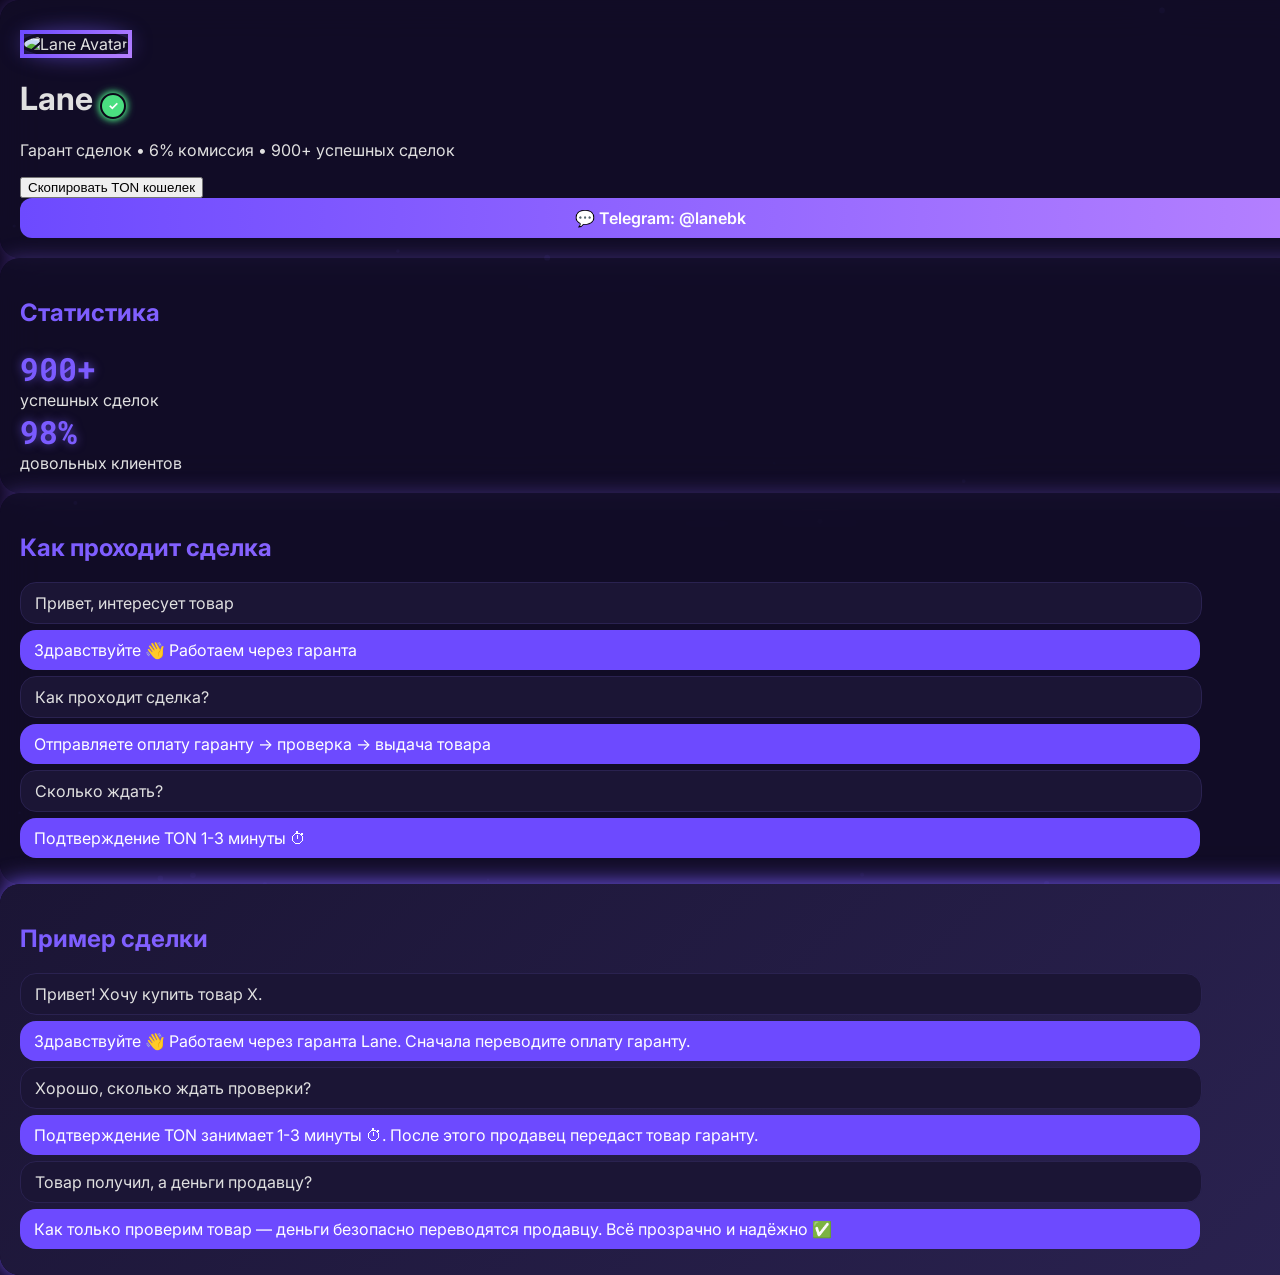
==== index.html @ 6ffb74d6 "Update index.html" ====
<!DOCTYPE html>
<html lang="ru">
<head>
<meta charset="UTF-8">
<meta name="viewport" content="width=device-width, initial-scale=1.0">
<title>Lane | Гарант сделок</title>
<script src="https://cdn.tailwindcss.com"></script>
<link href="https://fonts.googleapis.com/css2?family=Inter:wght@300;400;600;700&family=Roboto+Mono:wght@400;700&display=swap" rel="stylesheet">
<style>
body {
  font-family: 'Inter', sans-serif;
  margin:0;
  padding:0;
  background:#0b0518;
  color:#e0e0e0;
  overflow-x:hidden;
}
canvas { position: fixed; top:0; left:0; width:100%; height:100%; z-index:-1; }

/* Карточки */
.card {
  background: rgba(20,16,45,0.7);
  backdrop-filter: blur(20px);
  border-radius: 20px;
  padding: 20px;
  box-shadow: 0 0 25px rgba(120,90,255,0.2);
  width:100%;
  transition: transform 0.3s, box-shadow 0.3s;
}
.card:hover { transform: translateY(-3px); box-shadow:0 0 35px rgba(123,92,255,.5);}
.glow { box-shadow:0 0 20px rgba(140,100,255,.35); }

/* Аватарка с красивой рамкой */
.avatar-container { position: relative; display: inline-block; margin-top:10px;}
.avatar {
  width: 100px; height: 100px;
  border-radius: 50%;
  object-fit: cover;
  border: 4px solid;
  border-image: linear-gradient(135deg,#6d4aff,#b480ff) 1;
  box-shadow:0 0 20px rgba(123,92,255,0.5);
}

/* Галочка у ника */
.username-check {
  display:inline-flex;
  align-items:center;
  justify-content:center;
  width:22px; height:22px;
  background:#4ade80;
  color:white;
  border-radius:50%;
  font-size:12px;
  border:2px solid #0b0518;
  box-shadow:0 0 6px #4ade80,0 0 10px #4ade80;
  animation: pulse 1.5s infinite;
}
@keyframes pulse {
  0%,100%{transform: scale(1);}
  50%{transform: scale(1.2);}
}

/* Статистика */
.stat-number {
  font-family:'Roboto Mono', monospace;
  font-size:2rem;
  font-weight:700;
  background: linear-gradient(270deg,#7b5cff,#b480ff,#7b5cff);
  background-size:400% 400%;
  -webkit-background-clip: text;
  -webkit-text-fill-color: transparent;
  animation: gradientShift 5s ease infinite;
  text-shadow:0 0 10px rgba(123,92,255,.6);
}
@keyframes gradientShift {
  0% { background-position:0% 50%; }
  50% { background-position:100% 50%; }
  100% { background-position:0% 50%; }
}

/* Сообщения */
.msg { max-width:90%; padding:10px 14px; border-radius:16px; margin:6px 0; opacity:0; transform: translateY(15px); }
.msg-in { background:#1b1535; border:1px solid #2a2250; }
.msg-out { background:#6d4aff; color:white; align-self:flex-end; }

.fade-in { opacity:0; animation: fadeIn 1s forwards; }
@keyframes fadeIn { to { opacity:1; } }
@keyframes slideIn { to { opacity:1; transform:translateY(0); } }

.link-btn {
  display:block;
  background:#121533;
  padding:12px;
  border-radius:12px;
  margin-top:10px;
  text-decoration:none;
  color:white;
  text-align:center;
  transition: .3s transform, .3s box-shadow, .3s background;
}
.link-btn:hover { background:#7b5cff; box-shadow:0 0 12px #7b5cff; transform: scale(1.05); }

.telegram-btn {
  display:flex;
  align-items:center;
  justify-content:center;
  gap:6px;
  background:linear-gradient(90deg,#6d4aff,#b480ff);
  padding:10px;
  border-radius:12px;
  color:white;
  text-decoration:none;
  font-weight:600;
  transition:.3s transform, .3s box-shadow;
}
.telegram-btn:hover { transform: scale(1.05); box-shadow:0 0 15px #b480ff; }

.step { display:flex; gap:12px; margin-top:12px; flex-wrap:wrap; }
.circle { min-width:30px; height:30px; border-radius:50%; background:#7b5cff; display:flex; align-items:center; justify-content:center; box-shadow:0 0 10px rgba(123,92,255,.9); }
.line { height:20px; width:2px; background:linear-gradient(#7b5cff,transparent); margin-left:14px; }
</style>
</head>
<body>

<canvas id="bgCanvas"></canvas>

<div class="max-w-xl mx-auto p-4 space-y-4">

<!-- PROFILE -->
<div class="card glow text-center fade-in">
  <div class="avatar-container mx-auto">
    <img src="https://i.ibb.co/WWhLLLQx/IMG-20260330-181224-969.jpg" alt="Lane Avatar" class="avatar">
  </div>
  <h1 class="text-2xl font-bold mt-3 mb-1 flex justify-center items-center gap-2">
    Lane
    <span class="username-check">✓</span>
  </h1>
  <p class="text-purple-300 text-sm">Гарант сделок • 6% комиссия • 900+ успешных сделок</p>
  <button onclick="copyAddr()" class="mt-3 bg-purple-600 px-4 py-2 rounded-xl transition-transform transform hover:scale-105 w-full">Скопировать TON кошелек</button>
  <a href="https://t.me/lanebk" class="telegram-btn mt-2 w-full justify-center">💬 Telegram: @lanebk</a>
</div>

<!-- Статистика -->
<div class="card glow fade-in text-center">
  <h2 class="text-xl font-bold mb-4" style="background: linear-gradient(90deg,#7b5cff,#b480ff); -webkit-background-clip: text; -webkit-text-fill-color: transparent;">Статистика</h2>
  <div class="grid grid-cols-1 sm:grid-cols-2 gap-4">
    <div class="p-3 rounded-xl bg-gradient-to-r from-purple-700 to-purple-500 shadow-lg hover:shadow-purple-400 transition transform hover:scale-105">
      <div class="stat-number">900+</div>
      <div class="mt-1 text-gray-300 uppercase text-xs tracking-wide">успешных сделок</div>
    </div>
    <div class="p-3 rounded-xl bg-gradient-to-r from-purple-700 to-purple-500 shadow-lg hover:shadow-purple-400 transition transform hover:scale-105">
      <div class="stat-number">98%</div>
      <div class="mt-1 text-gray-300 uppercase text-xs tracking-wide">довольных клиентов</div>
    </div>
  </div>
</div>

<!-- Как проходит сделка -->
<div class="card glow fade-in">
  <h2 class="text-lg font-semibold mb-2 text-center" style="background: linear-gradient(90deg,#7b5cff,#b480ff); -webkit-background-clip: text; -webkit-text-fill-color: transparent;">Как проходит сделка</h2>
  <div class="flex flex-col space-y-2">
    <div class="msg msg-in" style="opacity:1; transform: translateY(0);">Привет, интересует товар</div>
    <div class="msg msg-out" style="opacity:1; transform: translateY(0);">Здравствуйте 👋 Работаем через гаранта</div>
    <div class="msg msg-in" style="opacity:1; transform: translateY(0);">Как проходит сделка?</div>
    <div class="msg msg-out" style="opacity:1; transform: translateY(0);">Отправляете оплату гаранту → проверка → выдача товара</div>
    <div class="msg msg-in" style="opacity:1; transform: translateY(0);">Сколько ждать?</div>
    <div class="msg msg-out" style="opacity:1; transform: translateY(0);">Подтверждение TON 1-3 минуты ⏱</div>
  </div>
</div>

<!-- Пример сделки -->
<div class="card glow fade-in" style="background: linear-gradient(135deg,#1b1535,#2a2250); box-shadow:0 0 25px #7b5cff;">
  <h2 class="text-lg font-semibold mb-2 text-center" style="background: linear-gradient(90deg,#7b5cff,#b480ff); -webkit-background-clip: text; -webkit-text-fill-color: transparent;">Пример сделки</h2>
  <div class="flex flex-col space-y-2">
    <div class="msg msg-in" style="animation: slideIn 0.5s forwards; animation-delay:0.2s;">Привет! Хочу купить товар X.</div>
    <div class="msg msg-out" style="animation: slideIn 0.5s forwards; animation-delay:0.7s;">Здравствуйте 👋 Работаем через гаранта Lane. Сначала переводите оплату гаранту.</div>
    <div class="msg msg-in" style="animation: slideIn 0.5s forwards; animation-delay:1.2s;">Хорошо, сколько ждать проверки?</div>
    <div class="msg msg-out" style="animation: slideIn 0.5s forwards; animation-delay:1.7s;">Подтверждение TON занимает 1-3 минуты ⏱. После этого продавец передаст товар гаранту.</div>
    <div class="msg msg-in" style="animation: slideIn 0.5s forwards; animation-delay:2.2s;">Товар получил, а деньги продавцу?</div>
    <div class="msg msg-out" style="animation: slideIn 0.5s forwards; animation-delay:2.7s;">Как только проверим товар — деньги безопасно переводятся продавцу. Всё прозрачно и надёжно ✅</div>
  </div>
</div>

</div>

<script>
// Копирование TON
function copyAddr(){
  navigator.clipboard.writeText("UQDsHIx6TLepK55CeTin8k3AwgXwF974K1GfFiylzkwjza3c");
  alert('TON адрес скопирован');
}

// Анимация фона с частицами
const canvas = document.getElementById('bgCanvas');
const ctx = canvas.getContext('2d');
let w = canvas.width = window.innerWidth;
let h = canvas.height = window.innerHeight;
const particles = [];
for(let i=0;i<80;i++){
  particles.push({x: Math.random()*w, y: Math.random()*h, r: Math.random()*2+1, dx:(Math.random()-0.5)*0.5, dy:(Math.random()-0.5)*0.5});
}
function animate(){
  ctx.clearRect(0,0,w,h);
  for(let p of particles){
    p.x += p.dx; p.y += p.dy;
    if(p.x> w) p.x=0; if(p.x<0) p.x=w;
    if(p.y> h) p.y=0; if(p.y<0) p.y=h;
    ctx.beginPath();
    ctx.arc(p.x,p.y,p.r,0,Math.PI*2);
    ctx.fillStyle='rgba(123,92,255,0.4)';
    ctx.fill();
  }
  requestAnimationFrame(animate);
}
animate();
window.addEventListener('resize',()=>{w=canvas.width=window.innerWidth; h=canvas.height=window.innerHeight;});
</script>

</body>
</html>
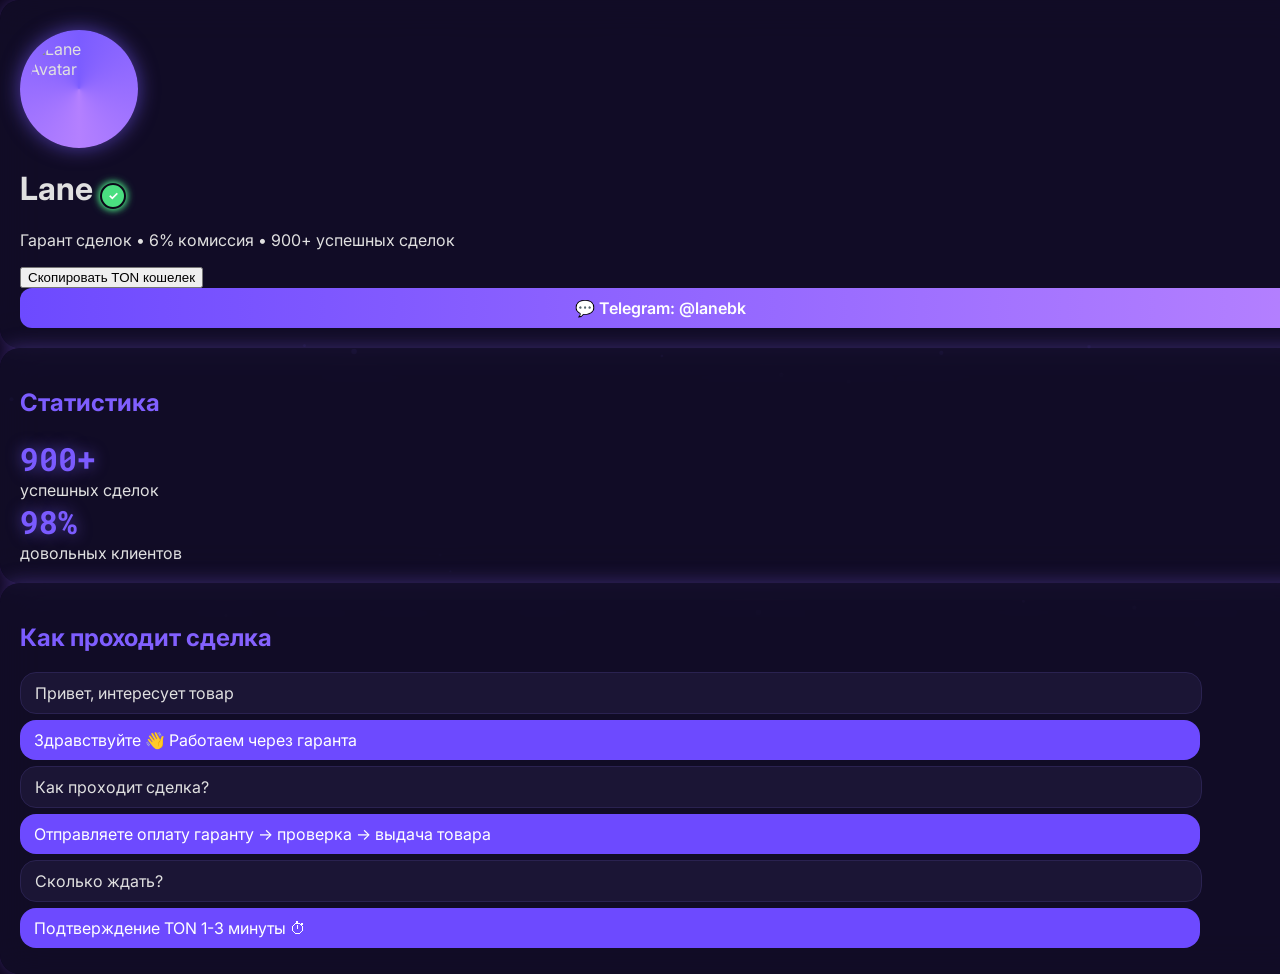
==== commit 8ee92c1b: "Update index.html" ====
--- a/index.html
+++ b/index.html
@@ -5,17 +5,16 @@
 <meta name="viewport" content="width=device-width, initial-scale=1.0">
 <title>Lane | Гарант сделок</title>
 <script src="https://cdn.tailwindcss.com"></script>
-<link href="https://fonts.googleapis.com/css2?family=Inter:wght@300;400;600;700&family=Roboto+Mono:wght@400;700&display=swap" rel="stylesheet">
+<link href="https://fonts.googleapis.com/css2?family=Inter:wght@300;400;600;700&family=Roboto+Mono:wght@700&display=swap" rel="stylesheet">
 <style>
 body {
+  margin:0; padding:0;
   font-family: 'Inter', sans-serif;
-  margin:0;
-  padding:0;
   background:#0b0518;
   color:#e0e0e0;
   overflow-x:hidden;
 }
-canvas { position: fixed; top:0; left:0; width:100%; height:100%; z-index:-1; }
+canvas {position:fixed; top:0; left:0; width:100%; height:100%; z-index:-1;}
 
 /* Карточки */
 .card {
@@ -23,35 +22,39 @@
   backdrop-filter: blur(20px);
   border-radius: 20px;
   padding: 20px;
-  box-shadow: 0 0 25px rgba(120,90,255,0.2);
+  box-shadow:0 0 25px rgba(120,90,255,0.2);
   width:100%;
   transition: transform 0.3s, box-shadow 0.3s;
 }
-.card:hover { transform: translateY(-3px); box-shadow:0 0 35px rgba(123,92,255,.5);}
-.glow { box-shadow:0 0 20px rgba(140,100,255,.35); }
+.card:hover {transform: translateY(-3px); box-shadow:0 0 35px rgba(123,92,255,.5);}
+.glow {box-shadow:0 0 20px rgba(140,100,255,.35);}
 
-/* Аватарка с красивой рамкой */
-.avatar-container { position: relative; display: inline-block; margin-top:10px;}
+/* Аватарка с круглой градиентной рамкой */
+.avatar-container {
+  position: relative;
+  display: inline-block;
+  margin-top:10px;
+}
+.avatar-border {
+  width: 110px; height:110px;
+  border-radius:50%;
+  background: conic-gradient(#7b5cff, #b480ff, #7b5cff);
+  display:flex; align-items:center; justify-content:center;
+  box-shadow:0 0 20px rgba(123,92,255,0.6);
+  padding:4px;
+}
 .avatar {
-  width: 100px; height: 100px;
-  border-radius: 50%;
-  object-fit: cover;
-  border: 4px solid;
-  border-image: linear-gradient(135deg,#6d4aff,#b480ff) 1;
-  box-shadow:0 0 20px rgba(123,92,255,0.5);
+  width: 100px; height:100px;
+  border-radius:50%;
+  object-fit:cover;
 }
 
 /* Галочка у ника */
 .username-check {
-  display:inline-flex;
-  align-items:center;
-  justify-content:center;
+  display:inline-flex; align-items:center; justify-content:center;
   width:22px; height:22px;
-  background:#4ade80;
-  color:white;
-  border-radius:50%;
-  font-size:12px;
-  border:2px solid #0b0518;
+  background:#4ade80; color:white; border-radius:50%;
+  font-size:12px; border:2px solid #0b0518;
   box-shadow:0 0 6px #4ade80,0 0 10px #4ade80;
   animation: pulse 1.5s infinite;
 }
@@ -63,14 +66,13 @@
 /* Статистика */
 .stat-number {
   font-family:'Roboto Mono', monospace;
-  font-size:2rem;
-  font-weight:700;
+  font-size:2rem; font-weight:700;
   background: linear-gradient(270deg,#7b5cff,#b480ff,#7b5cff);
   background-size:400% 400%;
-  -webkit-background-clip: text;
-  -webkit-text-fill-color: transparent;
+  -webkit-background-clip:text;
+  -webkit-text-fill-color:transparent;
   animation: gradientShift 5s ease infinite;
-  text-shadow:0 0 10px rgba(123,92,255,.6);
+  text-shadow:0 0 15px rgba(123,92,255,0.6);
 }
 @keyframes gradientShift {
   0% { background-position:0% 50%; }
@@ -79,44 +81,29 @@
 }
 
 /* Сообщения */
-.msg { max-width:90%; padding:10px 14px; border-radius:16px; margin:6px 0; opacity:0; transform: translateY(15px); }
+.msg { max-width:90%; padding:10px 14px; border-radius:16px; margin:6px 0; }
 .msg-in { background:#1b1535; border:1px solid #2a2250; }
 .msg-out { background:#6d4aff; color:white; align-self:flex-end; }
 
-.fade-in { opacity:0; animation: fadeIn 1s forwards; }
-@keyframes fadeIn { to { opacity:1; } }
-@keyframes slideIn { to { opacity:1; transform:translateY(0); } }
-
 .link-btn {
-  display:block;
-  background:#121533;
-  padding:12px;
-  border-radius:12px;
-  margin-top:10px;
-  text-decoration:none;
-  color:white;
-  text-align:center;
-  transition: .3s transform, .3s box-shadow, .3s background;
+  display:block; background:#121533; padding:12px; border-radius:12px;
+  margin-top:10px; text-decoration:none; color:white; text-align:center;
+  transition:.3s transform,.3s box-shadow,.3s background;
 }
-.link-btn:hover { background:#7b5cff; box-shadow:0 0 12px #7b5cff; transform: scale(1.05); }
+.link-btn:hover {background:#7b5cff; box-shadow:0 0 12px #7b5cff; transform:scale(1.05); }
 
 .telegram-btn {
-  display:flex;
-  align-items:center;
-  justify-content:center;
-  gap:6px;
-  background:linear-gradient(90deg,#6d4aff,#b480ff);
-  padding:10px;
-  border-radius:12px;
-  color:white;
-  text-decoration:none;
-  font-weight:600;
-  transition:.3s transform, .3s box-shadow;
+  display:flex; align-items:center; justify-content:center; gap:6px;
+  background:linear-gradient(90deg,#6d4aff,#b480ff); padding:10px;
+  border-radius:12px; color:white; text-decoration:none; font-weight:600;
+  transition:.3s transform,.3s box-shadow;
 }
 .telegram-btn:hover { transform: scale(1.05); box-shadow:0 0 15px #b480ff; }
 
 .step { display:flex; gap:12px; margin-top:12px; flex-wrap:wrap; }
-.circle { min-width:30px; height:30px; border-radius:50%; background:#7b5cff; display:flex; align-items:center; justify-content:center; box-shadow:0 0 10px rgba(123,92,255,.9); }
+.circle { min-width:30px; height:30px; border-radius:50%; background:#7b5cff;
+ display:flex; align-items:center; justify-content:center;
+ box-shadow:0 0 10px rgba(123,92,255,.9); }
 .line { height:20px; width:2px; background:linear-gradient(#7b5cff,transparent); margin-left:14px; }
 </style>
 </head>
@@ -127,22 +114,23 @@
 <div class="max-w-xl mx-auto p-4 space-y-4">
 
 <!-- PROFILE -->
-<div class="card glow text-center fade-in">
+<div class="card glow text-center">
   <div class="avatar-container mx-auto">
-    <img src="https://i.ibb.co/WWhLLLQx/IMG-20260330-181224-969.jpg" alt="Lane Avatar" class="avatar">
+    <div class="avatar-border">
+      <img src="https://i.ibb.co/WWhLLLQx/IMG-20260330-181224-969.jpg" alt="Lane Avatar" class="avatar">
+    </div>
   </div>
   <h1 class="text-2xl font-bold mt-3 mb-1 flex justify-center items-center gap-2">
-    Lane
-    <span class="username-check">✓</span>
+    Lane <span class="username-check">✓</span>
   </h1>
   <p class="text-purple-300 text-sm">Гарант сделок • 6% комиссия • 900+ успешных сделок</p>
-  <button onclick="copyAddr()" class="mt-3 bg-purple-600 px-4 py-2 rounded-xl transition-transform transform hover:scale-105 w-full">Скопировать TON кошелек</button>
+  <button onclick="copyAddr()" class="mt-3 bg-purple-600 px-4 py-2 rounded-xl w-full hover:scale-105 transition-transform">Скопировать TON кошелек</button>
   <a href="https://t.me/lanebk" class="telegram-btn mt-2 w-full justify-center">💬 Telegram: @lanebk</a>
 </div>
 
 <!-- Статистика -->
-<div class="card glow fade-in text-center">
-  <h2 class="text-xl font-bold mb-4" style="background: linear-gradient(90deg,#7b5cff,#b480ff); -webkit-background-clip: text; -webkit-text-fill-color: transparent;">Статистика</h2>
+<div class="card glow text-center">
+  <h2 class="text-xl font-bold mb-4" style="background: linear-gradient(90deg,#7b5cff,#b480ff);-webkit-background-clip:text;-webkit-text-fill-color:transparent;">Статистика</h2>
   <div class="grid grid-cols-1 sm:grid-cols-2 gap-4">
     <div class="p-3 rounded-xl bg-gradient-to-r from-purple-700 to-purple-500 shadow-lg hover:shadow-purple-400 transition transform hover:scale-105">
       <div class="stat-number">900+</div>
@@ -156,55 +144,41 @@
 </div>
 
 <!-- Как проходит сделка -->
-<div class="card glow fade-in">
-  <h2 class="text-lg font-semibold mb-2 text-center" style="background: linear-gradient(90deg,#7b5cff,#b480ff); -webkit-background-clip: text; -webkit-text-fill-color: transparent;">Как проходит сделка</h2>
+<div class="card glow">
+  <h2 class="text-lg font-semibold mb-2 text-center" style="background: linear-gradient(90deg,#7b5cff,#b480ff);-webkit-background-clip:text;-webkit-text-fill-color:transparent;">Как проходит сделка</h2>
   <div class="flex flex-col space-y-2">
-    <div class="msg msg-in" style="opacity:1; transform: translateY(0);">Привет, интересует товар</div>
-    <div class="msg msg-out" style="opacity:1; transform: translateY(0);">Здравствуйте 👋 Работаем через гаранта</div>
-    <div class="msg msg-in" style="opacity:1; transform: translateY(0);">Как проходит сделка?</div>
-    <div class="msg msg-out" style="opacity:1; transform: translateY(0);">Отправляете оплату гаранту → проверка → выдача товара</div>
-    <div class="msg msg-in" style="opacity:1; transform: translateY(0);">Сколько ждать?</div>
-    <div class="msg msg-out" style="opacity:1; transform: translateY(0);">Подтверждение TON 1-3 минуты ⏱</div>
-  </div>
-</div>
-
-<!-- Пример сделки -->
-<div class="card glow fade-in" style="background: linear-gradient(135deg,#1b1535,#2a2250); box-shadow:0 0 25px #7b5cff;">
-  <h2 class="text-lg font-semibold mb-2 text-center" style="background: linear-gradient(90deg,#7b5cff,#b480ff); -webkit-background-clip: text; -webkit-text-fill-color: transparent;">Пример сделки</h2>
-  <div class="flex flex-col space-y-2">
-    <div class="msg msg-in" style="animation: slideIn 0.5s forwards; animation-delay:0.2s;">Привет! Хочу купить товар X.</div>
-    <div class="msg msg-out" style="animation: slideIn 0.5s forwards; animation-delay:0.7s;">Здравствуйте 👋 Работаем через гаранта Lane. Сначала переводите оплату гаранту.</div>
-    <div class="msg msg-in" style="animation: slideIn 0.5s forwards; animation-delay:1.2s;">Хорошо, сколько ждать проверки?</div>
-    <div class="msg msg-out" style="animation: slideIn 0.5s forwards; animation-delay:1.7s;">Подтверждение TON занимает 1-3 минуты ⏱. После этого продавец передаст товар гаранту.</div>
-    <div class="msg msg-in" style="animation: slideIn 0.5s forwards; animation-delay:2.2s;">Товар получил, а деньги продавцу?</div>
-    <div class="msg msg-out" style="animation: slideIn 0.5s forwards; animation-delay:2.7s;">Как только проверим товар — деньги безопасно переводятся продавцу. Всё прозрачно и надёжно ✅</div>
+    <div class="msg msg-in">Привет, интересует товар</div>
+    <div class="msg msg-out">Здравствуйте 👋 Работаем через гаранта</div>
+    <div class="msg msg-in">Как проходит сделка?</div>
+    <div class="msg msg-out">Отправляете оплату гаранту → проверка → выдача товара</div>
+    <div class="msg msg-in">Сколько ждать?</div>
+    <div class="msg msg-out">Подтверждение TON 1-3 минуты ⏱</div>
   </div>
 </div>
 
 </div>
 
 <script>
-// Копирование TON
 function copyAddr(){
   navigator.clipboard.writeText("UQDsHIx6TLepK55CeTin8k3AwgXwF974K1GfFiylzkwjza3c");
   alert('TON адрес скопирован');
 }
 
-// Анимация фона с частицами
+// Фон с частицами
 const canvas = document.getElementById('bgCanvas');
 const ctx = canvas.getContext('2d');
 let w = canvas.width = window.innerWidth;
 let h = canvas.height = window.innerHeight;
 const particles = [];
 for(let i=0;i<80;i++){
-  particles.push({x: Math.random()*w, y: Math.random()*h, r: Math.random()*2+1, dx:(Math.random()-0.5)*0.5, dy:(Math.random()-0.5)*0.5});
+  particles.push({x:Math.random()*w,y:Math.random()*h,r:Math.random()*2+1,dx:(Math.random()-0.5)*0.5,dy:(Math.random()-0.5)*0.5});
 }
 function animate(){
   ctx.clearRect(0,0,w,h);
   for(let p of particles){
-    p.x += p.dx; p.y += p.dy;
-    if(p.x> w) p.x=0; if(p.x<0) p.x=w;
-    if(p.y> h) p.y=0; if(p.y<0) p.y=h;
+    p.x+=p.dx; p.y+=p.dy;
+    if(p.x>w)p.x=0; if(p.x<0)p.x=w;
+    if(p.y>h)p.y=0; if(p.y<0)p.y=h;
     ctx.beginPath();
     ctx.arc(p.x,p.y,p.r,0,Math.PI*2);
     ctx.fillStyle='rgba(123,92,255,0.4)';
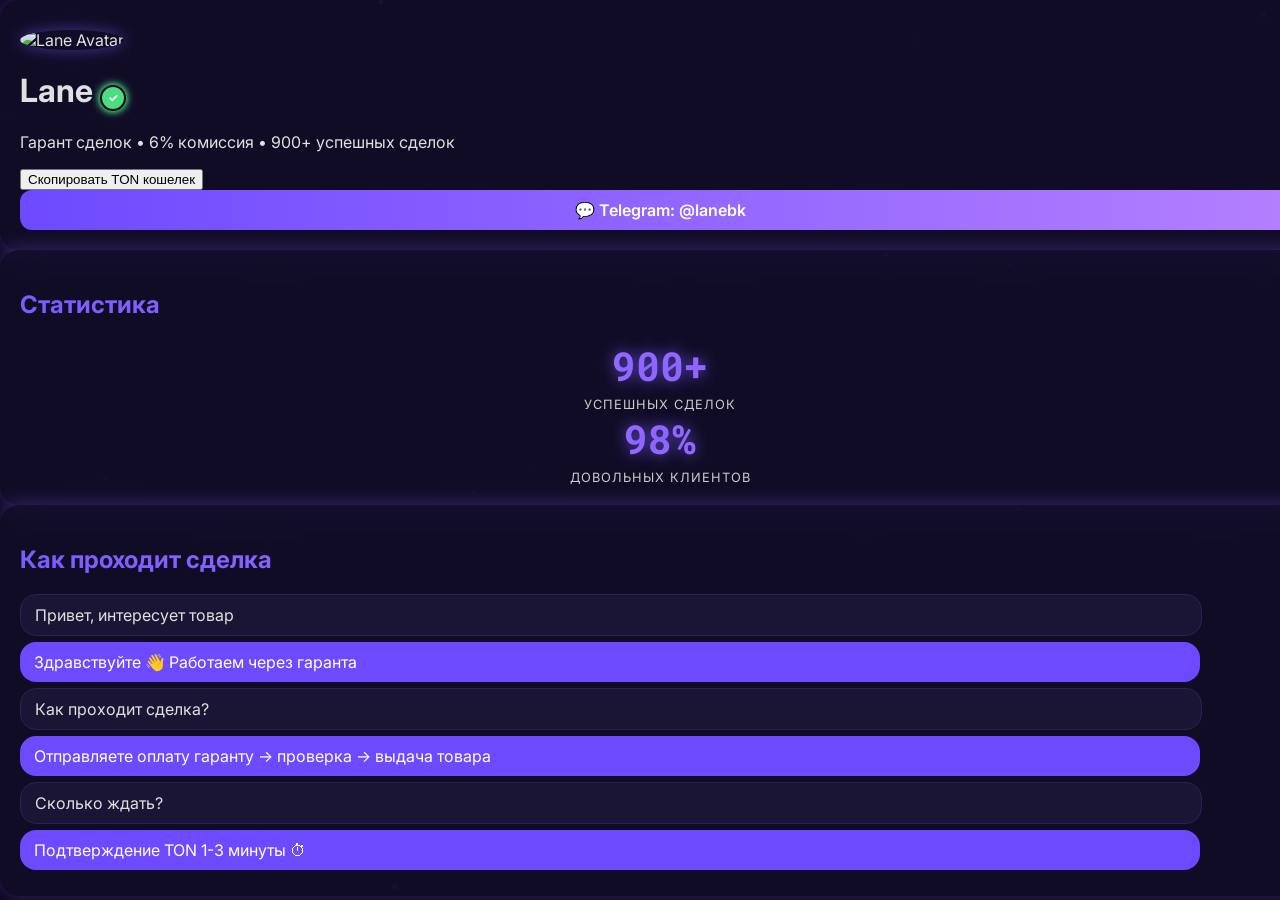
==== commit d7c2c22c: "Update index.html" ====
--- a/index.html
+++ b/index.html
@@ -29,25 +29,9 @@
 .card:hover {transform: translateY(-3px); box-shadow:0 0 35px rgba(123,92,255,.5);}
 .glow {box-shadow:0 0 20px rgba(140,100,255,.35);}
 
-/* Аватарка с круглой градиентной рамкой */
-.avatar-container {
-  position: relative;
-  display: inline-block;
-  margin-top:10px;
-}
-.avatar-border {
-  width: 110px; height:110px;
-  border-radius:50%;
-  background: conic-gradient(#7b5cff, #b480ff, #7b5cff);
-  display:flex; align-items:center; justify-content:center;
-  box-shadow:0 0 20px rgba(123,92,255,0.6);
-  padding:4px;
-}
-.avatar {
-  width: 100px; height:100px;
-  border-radius:50%;
-  object-fit:cover;
-}
+/* Аватарка */
+.avatar-container { position: relative; display: inline-block; margin-top:10px;}
+.avatar { width:100px; height:100px; border-radius:50%; object-fit:cover; box-shadow:0 0 15px rgba(123,92,255,0.5); }
 
 /* Галочка у ника */
 .username-check {
@@ -63,22 +47,19 @@
   50%{transform: scale(1.2);}
 }
 
-/* Статистика */
+/* Статистика красивая */
 .stat-number {
   font-family:'Roboto Mono', monospace;
-  font-size:2rem; font-weight:700;
-  background: linear-gradient(270deg,#7b5cff,#b480ff,#7b5cff);
+  font-size:2.5rem; font-weight:700;
+  background: linear-gradient(270deg,#7b5cff,#b480ff,#6d4aff,#b480ff);
   background-size:400% 400%;
   -webkit-background-clip:text;
   -webkit-text-fill-color:transparent;
   animation: gradientShift 5s ease infinite;
-  text-shadow:0 0 15px rgba(123,92,255,0.6);
+  text-shadow:0 0 15px rgba(123,92,255,0.8);
+  text-align:center;
 }
-@keyframes gradientShift {
-  0% { background-position:0% 50%; }
-  50% { background-position:100% 50%; }
-  100% { background-position:0% 50%; }
-}
+.stat-label { text-transform: uppercase; font-size:0.8rem; color:#ccc; letter-spacing:1px; text-align:center; margin-top:5px; }
 
 /* Сообщения */
 .msg { max-width:90%; padding:10px 14px; border-radius:16px; margin:6px 0; }
@@ -100,11 +81,11 @@
 }
 .telegram-btn:hover { transform: scale(1.05); box-shadow:0 0 15px #b480ff; }
 
-.step { display:flex; gap:12px; margin-top:12px; flex-wrap:wrap; }
-.circle { min-width:30px; height:30px; border-radius:50%; background:#7b5cff;
- display:flex; align-items:center; justify-content:center;
- box-shadow:0 0 10px rgba(123,92,255,.9); }
-.line { height:20px; width:2px; background:linear-gradient(#7b5cff,transparent); margin-left:14px; }
+@keyframes gradientShift {
+  0% { background-position:0% 50%; }
+  50% { background-position:100% 50%; }
+  100% { background-position:0% 50%; }
+}
 </style>
 </head>
 <body>
@@ -116,9 +97,7 @@
 <!-- PROFILE -->
 <div class="card glow text-center">
   <div class="avatar-container mx-auto">
-    <div class="avatar-border">
-      <img src="https://i.ibb.co/WWhLLLQx/IMG-20260330-181224-969.jpg" alt="Lane Avatar" class="avatar">
-    </div>
+    <img src="https://i.ibb.co/WWhLLLQx/IMG-20260330-181224-969.jpg" alt="Lane Avatar" class="avatar">
   </div>
   <h1 class="text-2xl font-bold mt-3 mb-1 flex justify-center items-center gap-2">
     Lane <span class="username-check">✓</span>
@@ -132,13 +111,13 @@
 <div class="card glow text-center">
   <h2 class="text-xl font-bold mb-4" style="background: linear-gradient(90deg,#7b5cff,#b480ff);-webkit-background-clip:text;-webkit-text-fill-color:transparent;">Статистика</h2>
   <div class="grid grid-cols-1 sm:grid-cols-2 gap-4">
-    <div class="p-3 rounded-xl bg-gradient-to-r from-purple-700 to-purple-500 shadow-lg hover:shadow-purple-400 transition transform hover:scale-105">
+    <div class="p-4 rounded-xl bg-gradient-to-r from-purple-700 to-purple-500 shadow-lg hover:shadow-purple-400 transition transform hover:scale-105">
       <div class="stat-number">900+</div>
-      <div class="mt-1 text-gray-300 uppercase text-xs tracking-wide">успешных сделок</div>
+      <div class="stat-label">успешных сделок</div>
     </div>
-    <div class="p-3 rounded-xl bg-gradient-to-r from-purple-700 to-purple-500 shadow-lg hover:shadow-purple-400 transition transform hover:scale-105">
+    <div class="p-4 rounded-xl bg-gradient-to-r from-purple-700 to-purple-500 shadow-lg hover:shadow-purple-400 transition transform hover:scale-105">
       <div class="stat-number">98%</div>
-      <div class="mt-1 text-gray-300 uppercase text-xs tracking-wide">довольных клиентов</div>
+      <div class="stat-label">довольных клиентов</div>
     </div>
   </div>
 </div>
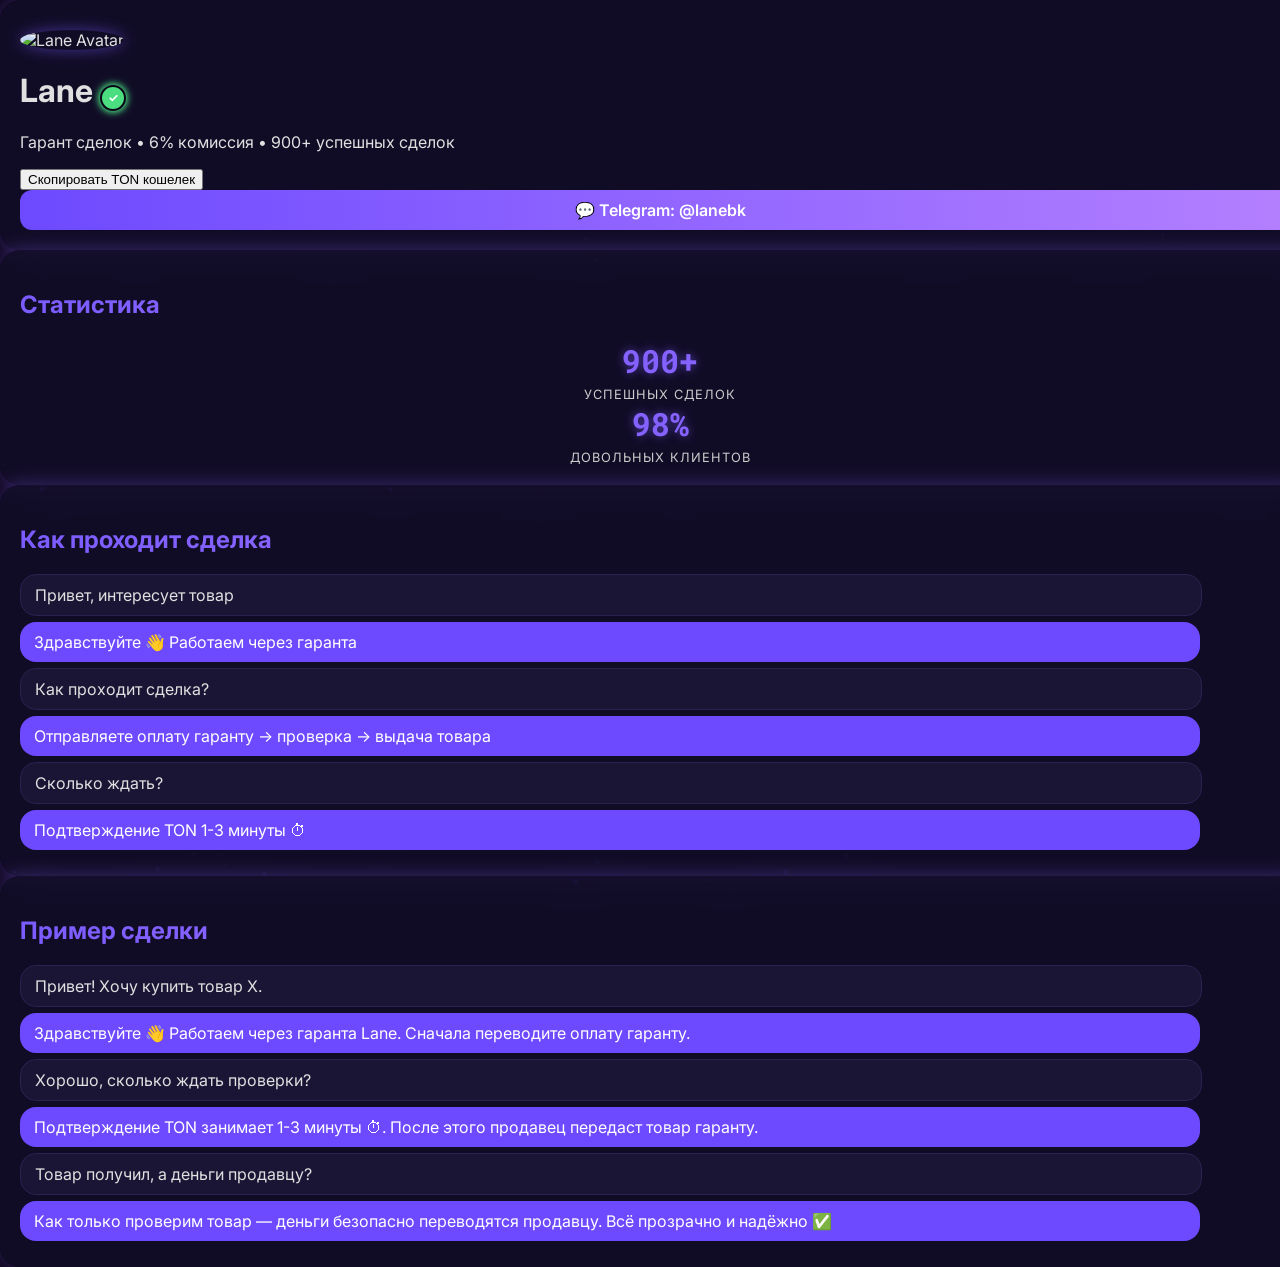
==== commit bf2ea108: "Update index.html" ====
--- a/index.html
+++ b/index.html
@@ -47,19 +47,25 @@
   50%{transform: scale(1.2);}
 }
 
-/* Статистика красивая */
+/* Статистика */
 .stat-number {
   font-family:'Roboto Mono', monospace;
-  font-size:2.5rem; font-weight:700;
-  background: linear-gradient(270deg,#7b5cff,#b480ff,#6d4aff,#b480ff);
+  font-size:2rem; font-weight:700;
+  background: linear-gradient(270deg,#7b5cff,#b480ff,#7b5cff);
   background-size:400% 400%;
   -webkit-background-clip:text;
   -webkit-text-fill-color:transparent;
   animation: gradientShift 5s ease infinite;
-  text-shadow:0 0 15px rgba(123,92,255,0.8);
+  text-shadow:0 0 10px rgba(123,92,255,0.6);
   text-align:center;
 }
 .stat-label { text-transform: uppercase; font-size:0.8rem; color:#ccc; letter-spacing:1px; text-align:center; margin-top:5px; }
+
+@keyframes gradientShift {
+  0% { background-position:0% 50%; }
+  50% { background-position:100% 50%; }
+  100% { background-position:0% 50%; }
+}
 
 /* Сообщения */
 .msg { max-width:90%; padding:10px 14px; border-radius:16px; margin:6px 0; }
@@ -80,12 +86,6 @@
   transition:.3s transform,.3s box-shadow;
 }
 .telegram-btn:hover { transform: scale(1.05); box-shadow:0 0 15px #b480ff; }
-
-@keyframes gradientShift {
-  0% { background-position:0% 50%; }
-  50% { background-position:100% 50%; }
-  100% { background-position:0% 50%; }
-}
 </style>
 </head>
 <body>
@@ -111,11 +111,11 @@
 <div class="card glow text-center">
   <h2 class="text-xl font-bold mb-4" style="background: linear-gradient(90deg,#7b5cff,#b480ff);-webkit-background-clip:text;-webkit-text-fill-color:transparent;">Статистика</h2>
   <div class="grid grid-cols-1 sm:grid-cols-2 gap-4">
-    <div class="p-4 rounded-xl bg-gradient-to-r from-purple-700 to-purple-500 shadow-lg hover:shadow-purple-400 transition transform hover:scale-105">
+    <div class="p-3 rounded-xl bg-gradient-to-r from-purple-700 to-purple-500 shadow-lg hover:shadow-purple-400 transition transform hover:scale-105">
       <div class="stat-number">900+</div>
       <div class="stat-label">успешных сделок</div>
     </div>
-    <div class="p-4 rounded-xl bg-gradient-to-r from-purple-700 to-purple-500 shadow-lg hover:shadow-purple-400 transition transform hover:scale-105">
+    <div class="p-3 rounded-xl bg-gradient-to-r from-purple-700 to-purple-500 shadow-lg hover:shadow-purple-400 transition transform hover:scale-105">
       <div class="stat-number">98%</div>
       <div class="stat-label">довольных клиентов</div>
     </div>
@@ -132,6 +132,19 @@
     <div class="msg msg-out">Отправляете оплату гаранту → проверка → выдача товара</div>
     <div class="msg msg-in">Сколько ждать?</div>
     <div class="msg msg-out">Подтверждение TON 1-3 минуты ⏱</div>
+  </div>
+</div>
+
+<!-- Пример сделки -->
+<div class="card glow">
+  <h2 class="text-lg font-semibold mb-2 text-center" style="background: linear-gradient(90deg,#7b5cff,#b480ff);-webkit-background-clip:text;-webkit-text-fill-color:transparent;">Пример сделки</h2>
+  <div class="flex flex-col space-y-2">
+    <div class="msg msg-in">Привет! Хочу купить товар X.</div>
+    <div class="msg msg-out">Здравствуйте 👋 Работаем через гаранта Lane. Сначала переводите оплату гаранту.</div>
+    <div class="msg msg-in">Хорошо, сколько ждать проверки?</div>
+    <div class="msg msg-out">Подтверждение TON занимает 1-3 минуты ⏱. После этого продавец передаст товар гаранту.</div>
+    <div class="msg msg-in">Товар получил, а деньги продавцу?</div>
+    <div class="msg msg-out">Как только проверим товар — деньги безопасно переводятся продавцу. Всё прозрачно и надёжно ✅</div>
   </div>
 </div>
 
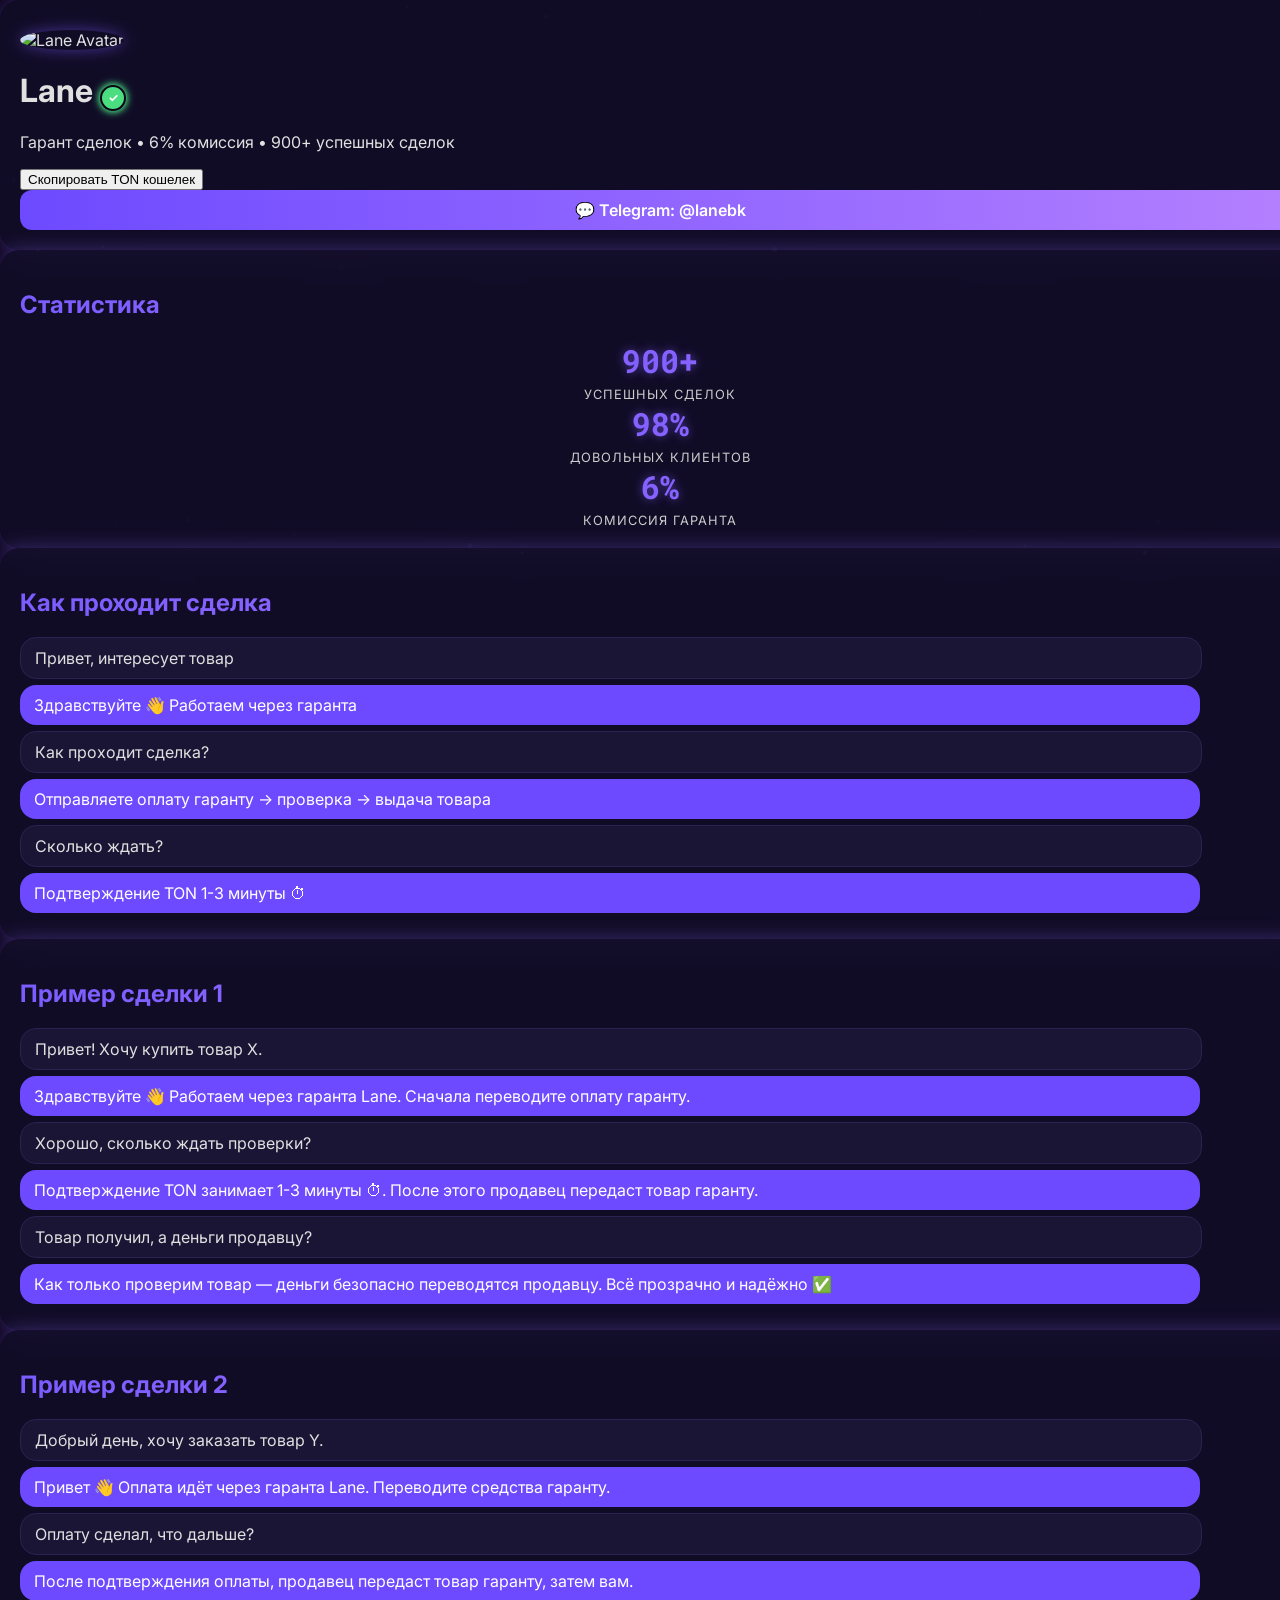
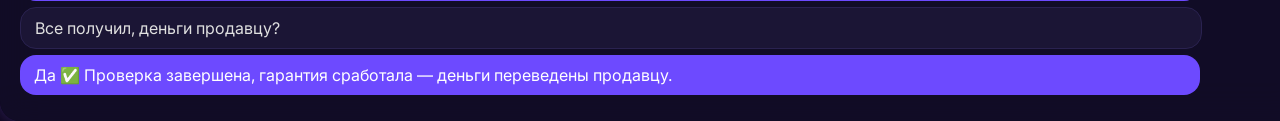
==== commit ce59bbae: "Update index.html" ====
--- a/index.html
+++ b/index.html
@@ -86,6 +86,12 @@
   transition:.3s transform,.3s box-shadow;
 }
 .telegram-btn:hover { transform: scale(1.05); box-shadow:0 0 15px #b480ff; }
+
+.step { display:flex; gap:12px; margin-top:12px; flex-wrap:wrap; }
+.circle { min-width:30px; height:30px; border-radius:50%; background:#7b5cff;
+ display:flex; align-items:center; justify-content:center;
+ box-shadow:0 0 10px rgba(123,92,255,.9); }
+.line { height:20px; width:2px; background:linear-gradient(#7b5cff,transparent); margin-left:14px; }
 </style>
 </head>
 <body>
@@ -110,7 +116,7 @@
 <!-- Статистика -->
 <div class="card glow text-center">
   <h2 class="text-xl font-bold mb-4" style="background: linear-gradient(90deg,#7b5cff,#b480ff);-webkit-background-clip:text;-webkit-text-fill-color:transparent;">Статистика</h2>
-  <div class="grid grid-cols-1 sm:grid-cols-2 gap-4">
+  <div class="grid grid-cols-1 sm:grid-cols-3 gap-4">
     <div class="p-3 rounded-xl bg-gradient-to-r from-purple-700 to-purple-500 shadow-lg hover:shadow-purple-400 transition transform hover:scale-105">
       <div class="stat-number">900+</div>
       <div class="stat-label">успешных сделок</div>
@@ -118,6 +124,10 @@
     <div class="p-3 rounded-xl bg-gradient-to-r from-purple-700 to-purple-500 shadow-lg hover:shadow-purple-400 transition transform hover:scale-105">
       <div class="stat-number">98%</div>
       <div class="stat-label">довольных клиентов</div>
+    </div>
+    <div class="p-3 rounded-xl bg-gradient-to-r from-purple-700 to-purple-500 shadow-lg hover:shadow-purple-400 transition transform hover:scale-105">
+      <div class="stat-number">6%</div>
+      <div class="stat-label">комиссия гаранта</div>
     </div>
   </div>
 </div>
@@ -135,9 +145,9 @@
   </div>
 </div>
 
-<!-- Пример сделки -->
+<!-- Пример сделки 1 -->
 <div class="card glow">
-  <h2 class="text-lg font-semibold mb-2 text-center" style="background: linear-gradient(90deg,#7b5cff,#b480ff);-webkit-background-clip:text;-webkit-text-fill-color:transparent;">Пример сделки</h2>
+  <h2 class="text-lg font-semibold mb-2 text-center" style="background: linear-gradient(90deg,#7b5cff,#b480ff);-webkit-background-clip:text;-webkit-text-fill-color:transparent;">Пример сделки 1</h2>
   <div class="flex flex-col space-y-2">
     <div class="msg msg-in">Привет! Хочу купить товар X.</div>
     <div class="msg msg-out">Здравствуйте 👋 Работаем через гаранта Lane. Сначала переводите оплату гаранту.</div>
@@ -145,6 +155,19 @@
     <div class="msg msg-out">Подтверждение TON занимает 1-3 минуты ⏱. После этого продавец передаст товар гаранту.</div>
     <div class="msg msg-in">Товар получил, а деньги продавцу?</div>
     <div class="msg msg-out">Как только проверим товар — деньги безопасно переводятся продавцу. Всё прозрачно и надёжно ✅</div>
+  </div>
+</div>
+
+<!-- Пример сделки 2 -->
+<div class="card glow">
+  <h2 class="text-lg font-semibold mb-2 text-center" style="background: linear-gradient(90deg,#7b5cff,#b480ff);-webkit-background-clip:text;-webkit-text-fill-color:transparent;">Пример сделки 2</h2>
+  <div class="flex flex-col space-y-2">
+    <div class="msg msg-in">Добрый день, хочу заказать товар Y.</div>
+    <div class="msg msg-out">Привет 👋 Оплата идёт через гаранта Lane. Переводите средства гаранту.</div>
+    <div class="msg msg-in">Оплату сделал, что дальше?</div>
+    <div class="msg msg-out">После подтверждения оплаты, продавец передаст товар гаранту, затем вам.</div>
+    <div class="msg msg-in">Все получил, деньги продавцу?</div>
+    <div class="msg msg-out">Да ✅ Проверка завершена, гарантия сработала — деньги переведены продавцу.</div>
   </div>
 </div>
 
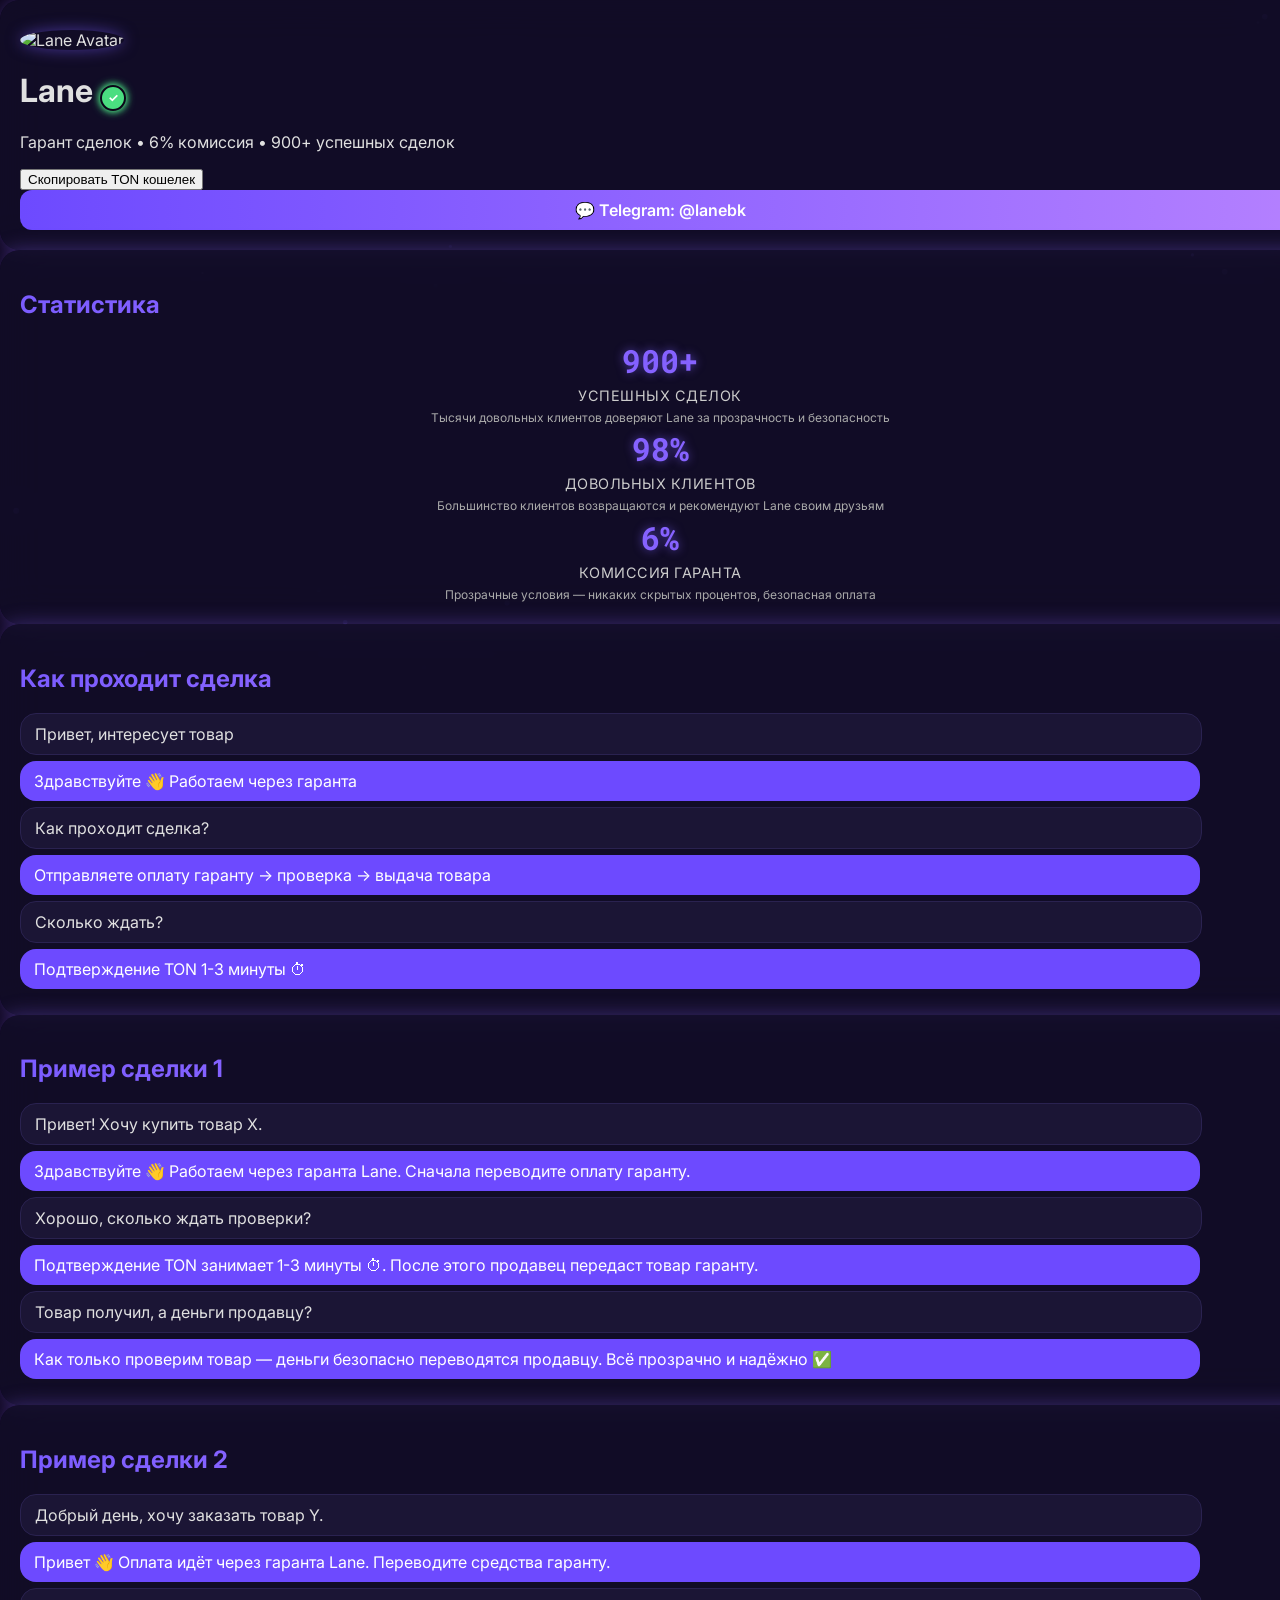
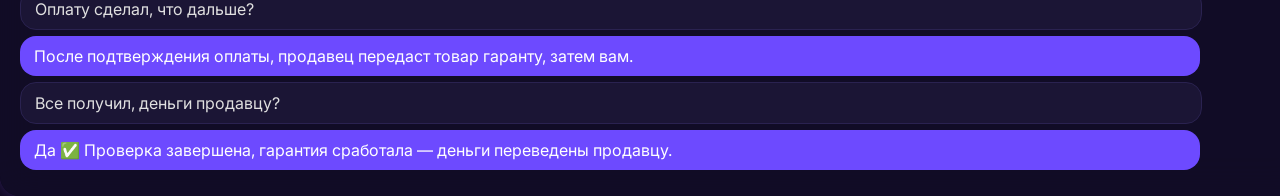
==== commit a47c5eba: "Update index.html" ====
--- a/index.html
+++ b/index.html
@@ -59,13 +59,8 @@
   text-shadow:0 0 10px rgba(123,92,255,0.6);
   text-align:center;
 }
-.stat-label { text-transform: uppercase; font-size:0.8rem; color:#ccc; letter-spacing:1px; text-align:center; margin-top:5px; }
-
-@keyframes gradientShift {
-  0% { background-position:0% 50%; }
-  50% { background-position:100% 50%; }
-  100% { background-position:0% 50%; }
-}
+.stat-label { text-transform: uppercase; font-size:0.9rem; color:#ccc; letter-spacing:0.5px; text-align:center; margin-top:5px; }
+.stat-desc { font-size:0.75rem; color:#aaa; margin-top:4px; text-align:center; line-height:1.2rem; }
 
 /* Сообщения */
 .msg { max-width:90%; padding:10px 14px; border-radius:16px; margin:6px 0; }
@@ -92,6 +87,12 @@
  display:flex; align-items:center; justify-content:center;
  box-shadow:0 0 10px rgba(123,92,255,.9); }
 .line { height:20px; width:2px; background:linear-gradient(#7b5cff,transparent); margin-left:14px; }
+
+@keyframes gradientShift {
+  0% { background-position:0% 50%; }
+  50% { background-position:100% 50%; }
+  100% { background-position:0% 50%; }
+}
 </style>
 </head>
 <body>
@@ -120,14 +121,17 @@
     <div class="p-3 rounded-xl bg-gradient-to-r from-purple-700 to-purple-500 shadow-lg hover:shadow-purple-400 transition transform hover:scale-105">
       <div class="stat-number">900+</div>
       <div class="stat-label">успешных сделок</div>
+      <div class="stat-desc">Тысячи довольных клиентов доверяют Lane за прозрачность и безопасность</div>
     </div>
     <div class="p-3 rounded-xl bg-gradient-to-r from-purple-700 to-purple-500 shadow-lg hover:shadow-purple-400 transition transform hover:scale-105">
       <div class="stat-number">98%</div>
       <div class="stat-label">довольных клиентов</div>
+      <div class="stat-desc">Большинство клиентов возвращаются и рекомендуют Lane своим друзьям</div>
     </div>
     <div class="p-3 rounded-xl bg-gradient-to-r from-purple-700 to-purple-500 shadow-lg hover:shadow-purple-400 transition transform hover:scale-105">
       <div class="stat-number">6%</div>
       <div class="stat-label">комиссия гаранта</div>
+      <div class="stat-desc">Прозрачные условия — никаких скрытых процентов, безопасная оплата</div>
     </div>
   </div>
 </div>
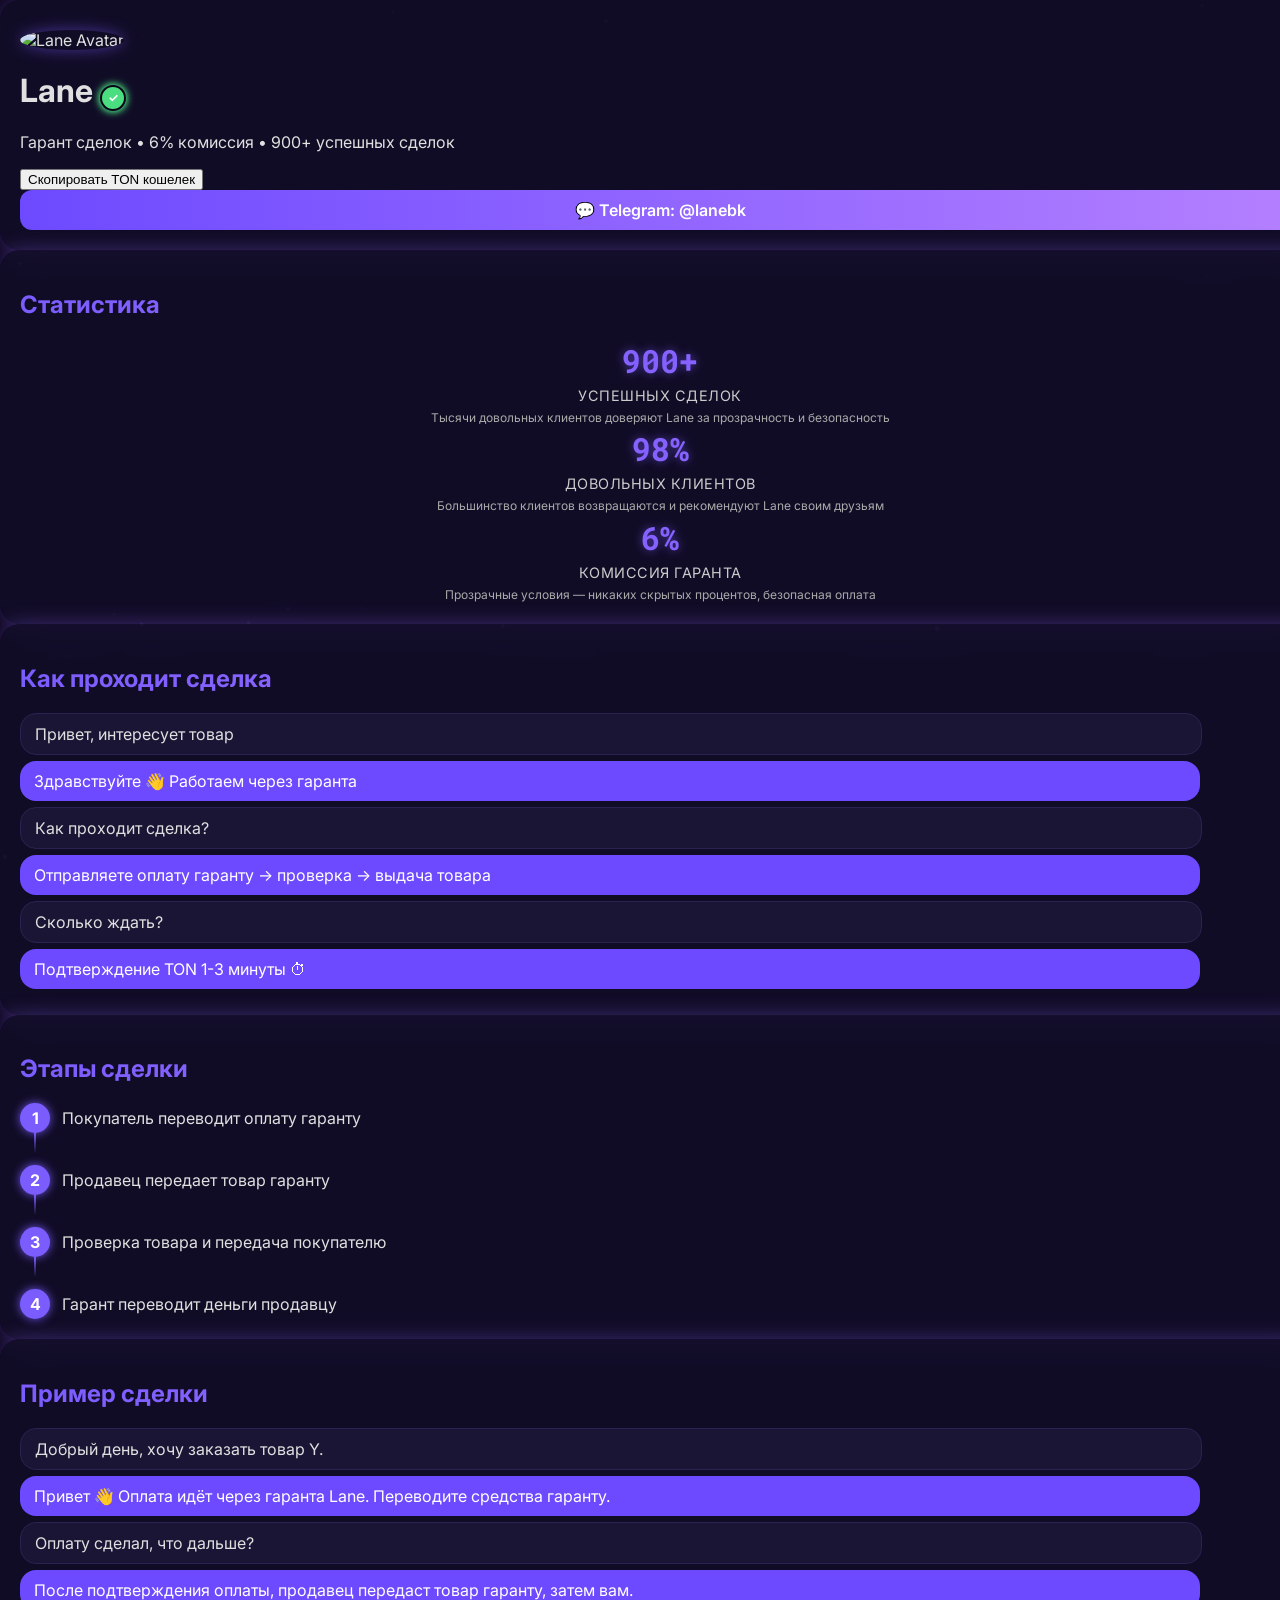
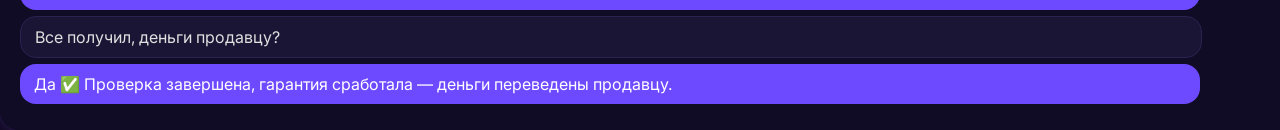
==== commit 0378f61c: "Update index.html" ====
--- a/index.html
+++ b/index.html
@@ -82,10 +82,10 @@
 }
 .telegram-btn:hover { transform: scale(1.05); box-shadow:0 0 15px #b480ff; }
 
-.step { display:flex; gap:12px; margin-top:12px; flex-wrap:wrap; }
+.step { display:flex; gap:12px; margin-top:12px; flex-wrap:wrap; align-items:center; }
 .circle { min-width:30px; height:30px; border-radius:50%; background:#7b5cff;
  display:flex; align-items:center; justify-content:center;
- box-shadow:0 0 10px rgba(123,92,255,.9); }
+ box-shadow:0 0 10px rgba(123,92,255,.9); color:white; font-weight:bold; }
 .line { height:20px; width:2px; background:linear-gradient(#7b5cff,transparent); margin-left:14px; }
 
 @keyframes gradientShift {
@@ -149,22 +149,35 @@
   </div>
 </div>
 
-<!-- Пример сделки 1 -->
+<!-- Этапы сделки (новый блок вместо 1 сделки) -->
 <div class="card glow">
-  <h2 class="text-lg font-semibold mb-2 text-center" style="background: linear-gradient(90deg,#7b5cff,#b480ff);-webkit-background-clip:text;-webkit-text-fill-color:transparent;">Пример сделки 1</h2>
-  <div class="flex flex-col space-y-2">
-    <div class="msg msg-in">Привет! Хочу купить товар X.</div>
-    <div class="msg msg-out">Здравствуйте 👋 Работаем через гаранта Lane. Сначала переводите оплату гаранту.</div>
-    <div class="msg msg-in">Хорошо, сколько ждать проверки?</div>
-    <div class="msg msg-out">Подтверждение TON занимает 1-3 минуты ⏱. После этого продавец передаст товар гаранту.</div>
-    <div class="msg msg-in">Товар получил, а деньги продавцу?</div>
-    <div class="msg msg-out">Как только проверим товар — деньги безопасно переводятся продавцу. Всё прозрачно и надёжно ✅</div>
-  </div>
-</div>
-
-<!-- Пример сделки 2 -->
+  <h2 class="text-lg font-semibold mb-2 text-center" style="background: linear-gradient(90deg,#7b5cff,#b480ff);-webkit-background-clip:text;-webkit-text-fill-color:transparent;">Этапы сделки</h2>
+  <div class="flex flex-col">
+    <div class="step">
+      <div class="circle">1</div>
+      <div>Покупатель переводит оплату гаранту</div>
+    </div>
+    <div class="line"></div>
+    <div class="step">
+      <div class="circle">2</div>
+      <div>Продавец передает товар гаранту</div>
+    </div>
+    <div class="line"></div>
+    <div class="step">
+      <div class="circle">3</div>
+      <div>Проверка товара и передача покупателю</div>
+    </div>
+    <div class="line"></div>
+    <div class="step">
+      <div class="circle">4</div>
+      <div>Гарант переводит деньги продавцу</div>
+    </div>
+  </div>
+</div>
+
+<!-- Пример сделки -->
 <div class="card glow">
-  <h2 class="text-lg font-semibold mb-2 text-center" style="background: linear-gradient(90deg,#7b5cff,#b480ff);-webkit-background-clip:text;-webkit-text-fill-color:transparent;">Пример сделки 2</h2>
+  <h2 class="text-lg font-semibold mb-2 text-center" style="background: linear-gradient(90deg,#7b5cff,#b480ff);-webkit-background-clip:text;-webkit-text-fill-color:transparent;">Пример сделки</h2>
   <div class="flex flex-col space-y-2">
     <div class="msg msg-in">Добрый день, хочу заказать товар Y.</div>
     <div class="msg msg-out">Привет 👋 Оплата идёт через гаранта Lane. Переводите средства гаранту.</div>
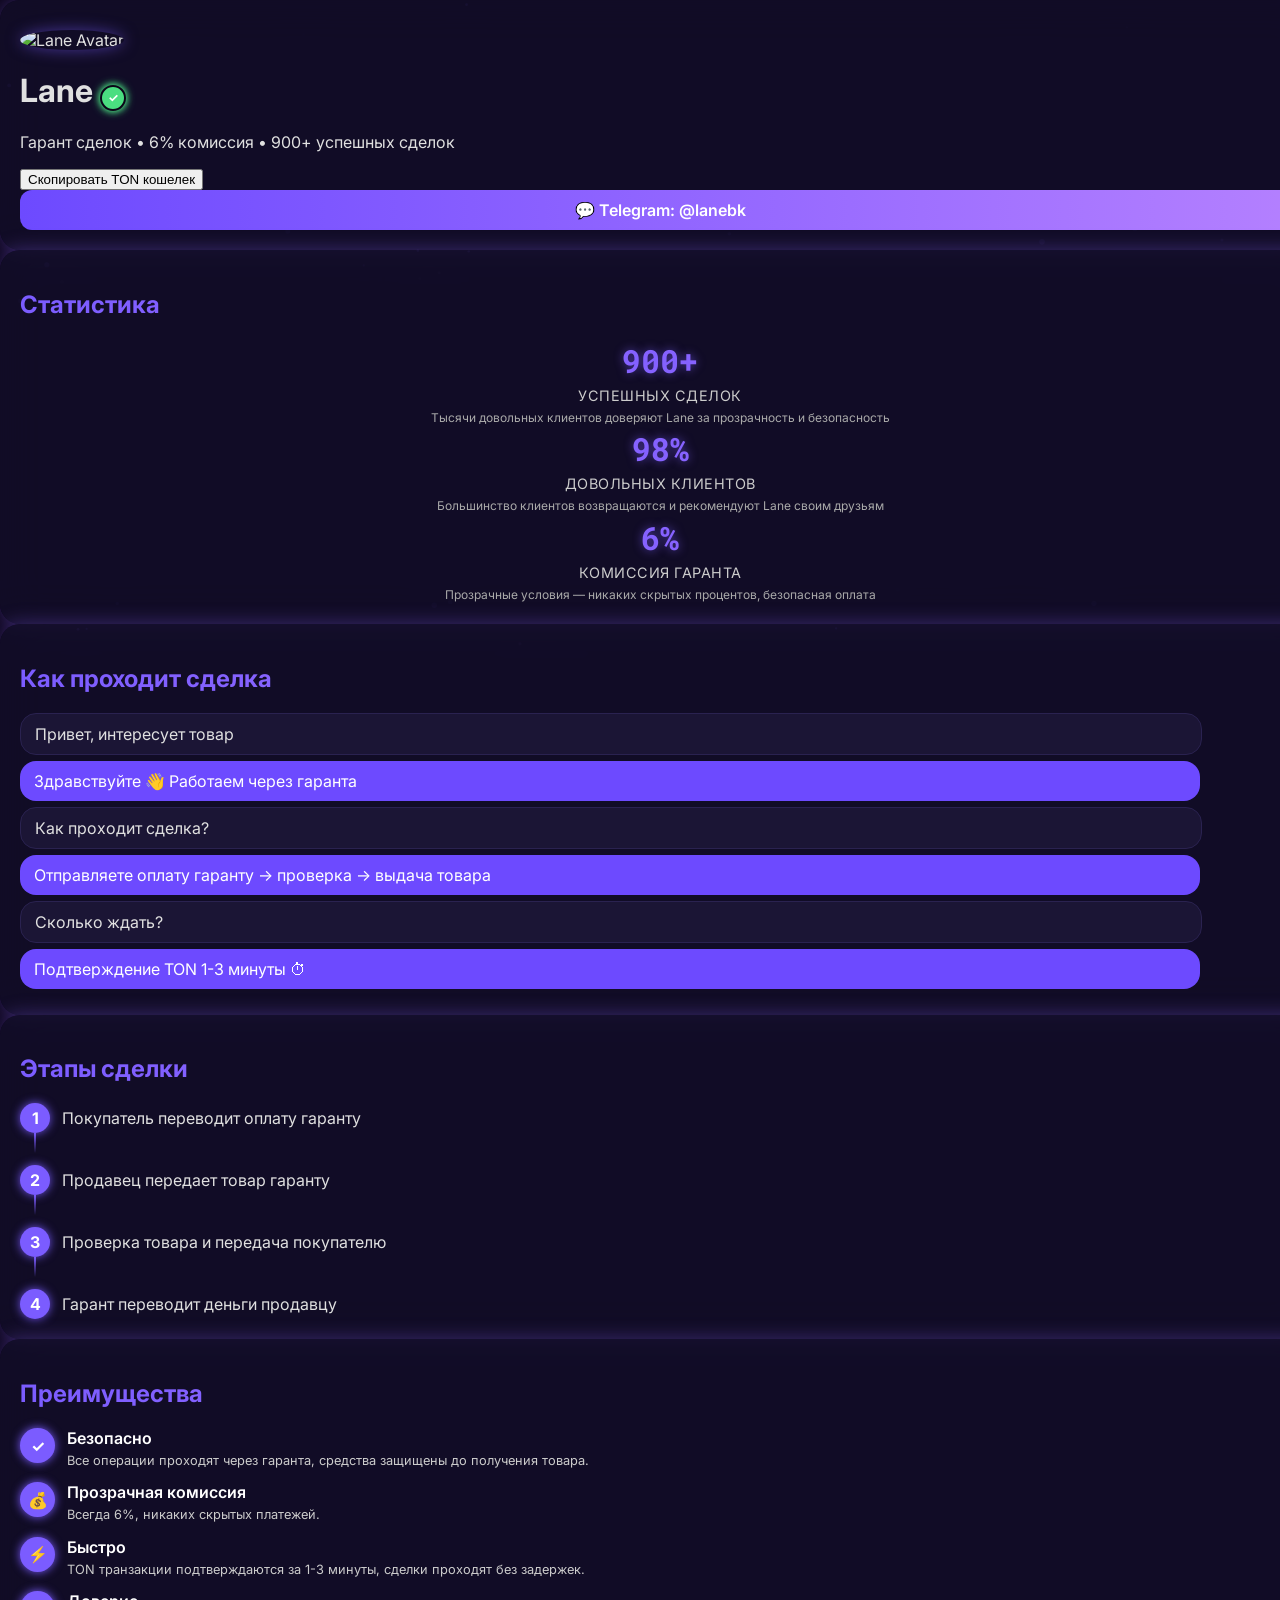
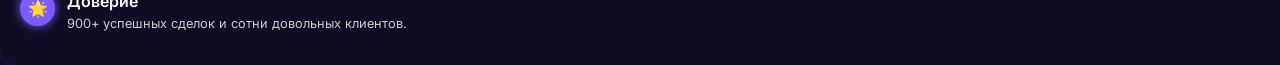
==== commit d782b2c3: "Update index.html" ====
--- a/index.html
+++ b/index.html
@@ -88,6 +88,13 @@
  box-shadow:0 0 10px rgba(123,92,255,.9); color:white; font-weight:bold; }
 .line { height:20px; width:2px; background:linear-gradient(#7b5cff,transparent); margin-left:14px; }
 
+/* Преимущества */
+.advantage { display:flex; gap:12px; align-items:start; margin-bottom:12px; }
+.adv-icon { min-width:35px; min-height:35px; border-radius:50%; background:#7b5cff; display:flex; align-items:center; justify-content:center; color:white; font-weight:bold; font-size:1rem; flex-shrink:0; box-shadow:0 0 10px #7b5cff; }
+.adv-text { flex:1; }
+.adv-title { font-weight:600; margin-bottom:3px; color:#fff; }
+.adv-desc { font-size:0.8rem; color:#ccc; line-height:1.2rem; }
+
 @keyframes gradientShift {
   0% { background-position:0% 50%; }
   50% { background-position:100% 50%; }
@@ -149,7 +156,7 @@
   </div>
 </div>
 
-<!-- Этапы сделки (новый блок вместо 1 сделки) -->
+<!-- Этапы сделки -->
 <div class="card glow">
   <h2 class="text-lg font-semibold mb-2 text-center" style="background: linear-gradient(90deg,#7b5cff,#b480ff);-webkit-background-clip:text;-webkit-text-fill-color:transparent;">Этапы сделки</h2>
   <div class="flex flex-col">
@@ -175,16 +182,36 @@
   </div>
 </div>
 
-<!-- Пример сделки -->
+<!-- Преимущества работы с Lane -->
 <div class="card glow">
-  <h2 class="text-lg font-semibold mb-2 text-center" style="background: linear-gradient(90deg,#7b5cff,#b480ff);-webkit-background-clip:text;-webkit-text-fill-color:transparent;">Пример сделки</h2>
-  <div class="flex flex-col space-y-2">
-    <div class="msg msg-in">Добрый день, хочу заказать товар Y.</div>
-    <div class="msg msg-out">Привет 👋 Оплата идёт через гаранта Lane. Переводите средства гаранту.</div>
-    <div class="msg msg-in">Оплату сделал, что дальше?</div>
-    <div class="msg msg-out">После подтверждения оплаты, продавец передаст товар гаранту, затем вам.</div>
-    <div class="msg msg-in">Все получил, деньги продавцу?</div>
-    <div class="msg msg-out">Да ✅ Проверка завершена, гарантия сработала — деньги переведены продавцу.</div>
+  <h2 class="text-lg font-semibold mb-2 text-center" style="background: linear-gradient(90deg,#7b5cff,#b480ff);-webkit-background-clip:text;-webkit-text-fill-color:transparent;">Преимущества</h2>
+  <div class="advantage">
+    <div class="adv-icon">✓</div>
+    <div class="adv-text">
+      <div class="adv-title">Безопасно</div>
+      <div class="adv-desc">Все операции проходят через гаранта, средства защищены до получения товара.</div>
+    </div>
+  </div>
+  <div class="advantage">
+    <div class="adv-icon">💰</div>
+    <div class="adv-text">
+      <div class="adv-title">Прозрачная комиссия</div>
+      <div class="adv-desc">Всегда 6%, никаких скрытых платежей.</div>
+    </div>
+  </div>
+  <div class="advantage">
+    <div class="adv-icon">⚡</div>
+    <div class="adv-text">
+      <div class="adv-title">Быстро</div>
+      <div class="adv-desc">TON транзакции подтверждаются за 1-3 минуты, сделки проходят без задержек.</div>
+    </div>
+  </div>
+  <div class="advantage">
+    <div class="adv-icon">🌟</div>
+    <div class="adv-text">
+      <div class="adv-title">Доверие</div>
+      <div class="adv-desc">900+ успешных сделок и сотни довольных клиентов.</div>
+    </div>
   </div>
 </div>
 
